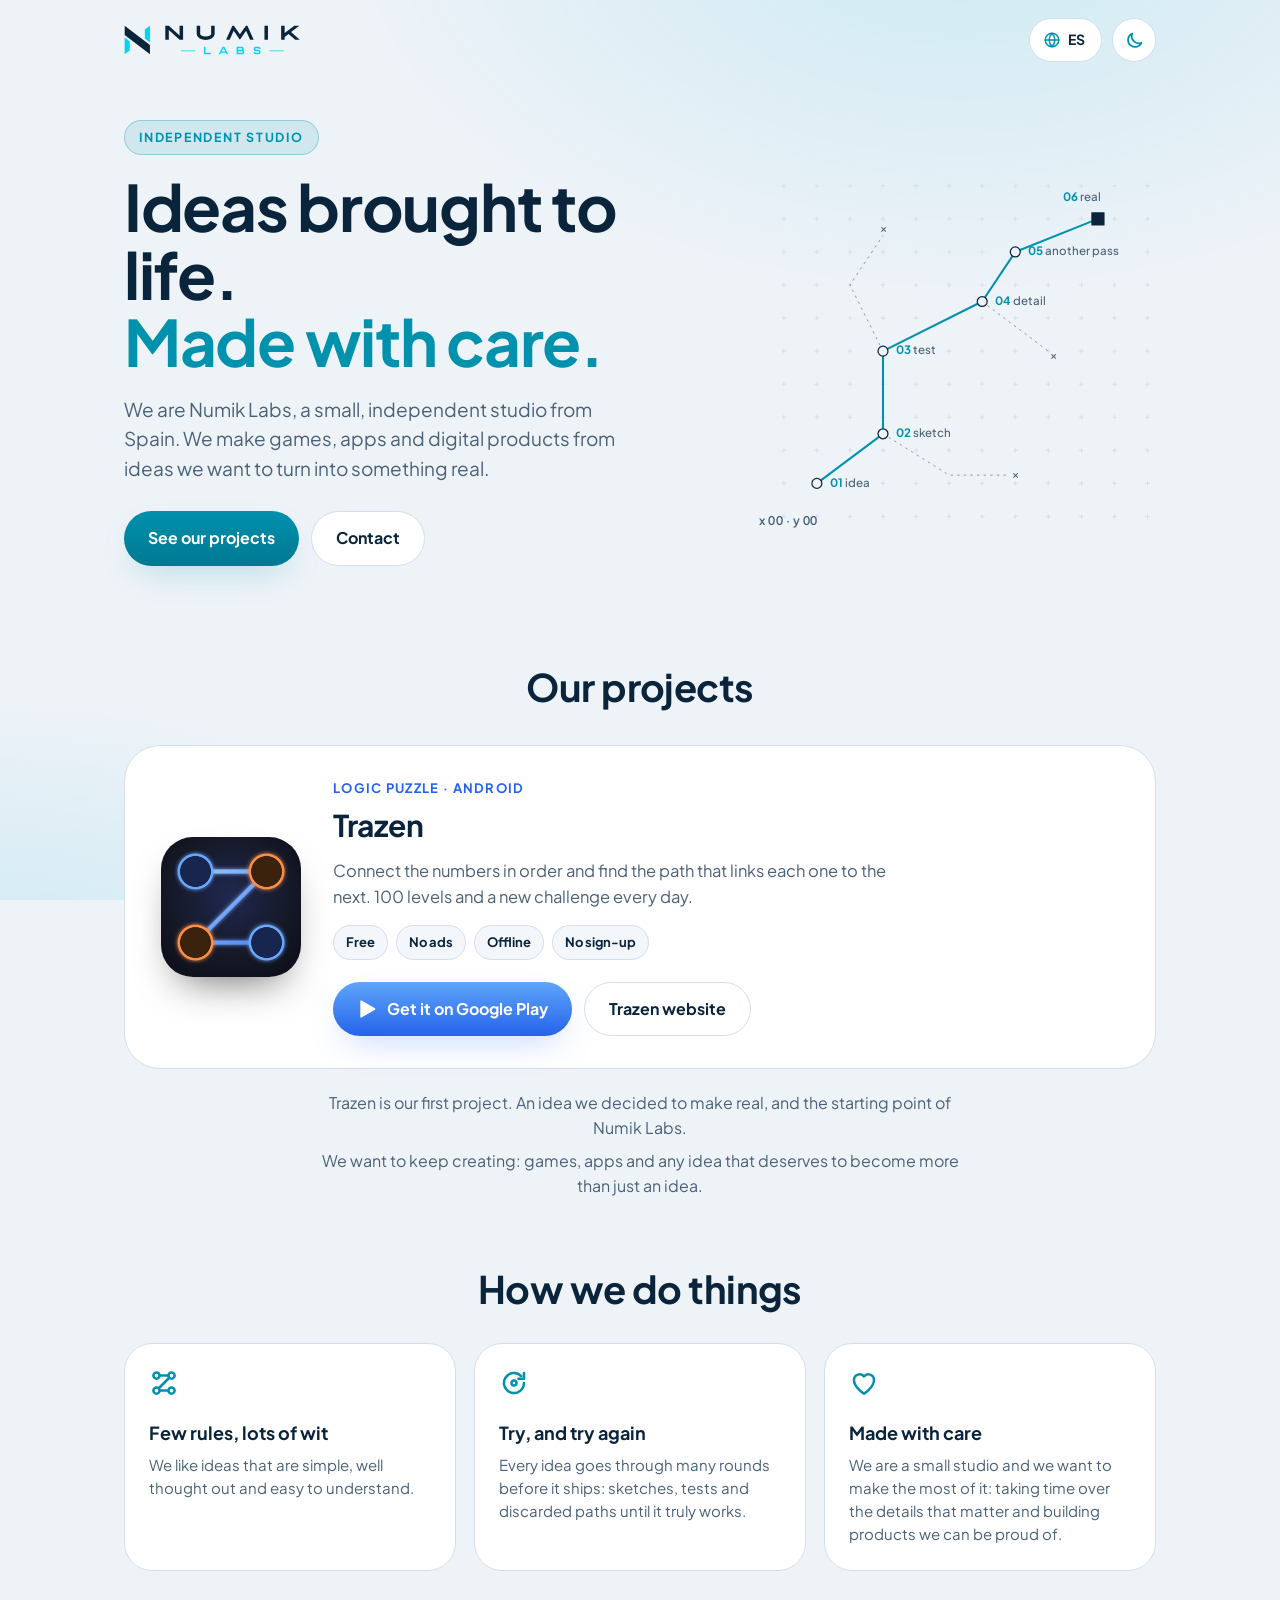
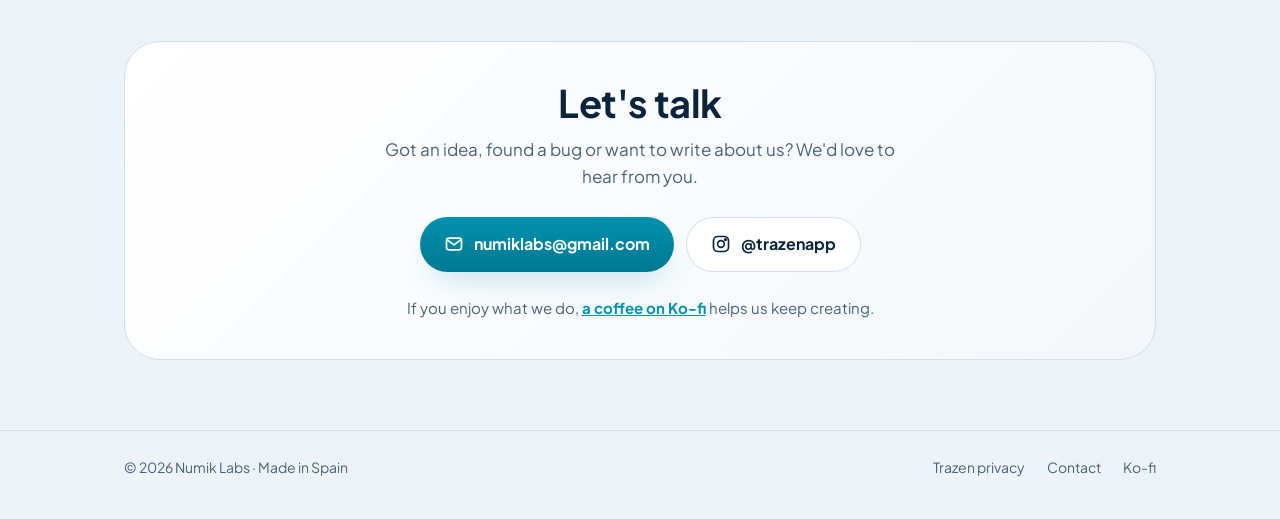
==== en/index.html @ c8ba411b "Portada con el trazado de Numik (de la idea a lo real) en lugar del logo; «Probar y volver a probar»" ====
<!doctype html>
<html lang="en">
<head>
<meta charset="utf-8">
<meta name="viewport" content="width=device-width, initial-scale=1">
<title>Numik Labs — ideas brought to life</title>
<meta name="description" content="Numik Labs is a small, independent studio from Spain. We make games, apps and digital products, like Trazen.">
<meta name="theme-color" content="#071a2b">
<script>
  (function () {
    var t = null;
    try { t = localStorage.getItem('numik-web-tema'); } catch (e) {}
    if (t !== 'light' && t !== 'dark') t = matchMedia('(prefers-color-scheme: light)').matches ? 'light' : 'dark';
    document.documentElement.setAttribute('data-theme', t);
    document.querySelector('meta[name="theme-color"]').setAttribute('content', t === 'light' ? '#eef3f8' : '#071a2b');
  })();
</script>
<link rel="canonical" href="https://numiklabs.github.io/en/">
<meta property="og:type" content="website">
<meta property="og:title" content="Numik Labs — ideas brought to life">
<meta property="og:description" content="A small, independent studio from Spain. Games, apps and digital products, made with care.">
<meta property="og:image" content="https://numiklabs.github.io/img/og-numik-labs.jpg">
<meta property="og:image:width" content="1200">
<meta property="og:image:height" content="630">
<meta property="og:image:alt" content="Numik Labs logo">
<meta name="twitter:card" content="summary_large_image">
<link rel="alternate" hreflang="es" href="https://numiklabs.github.io/">
<link rel="alternate" hreflang="en" href="https://numiklabs.github.io/en/">
<link rel="alternate" hreflang="x-default" href="https://numiklabs.github.io/">
<link rel="icon" href="../img/favicon.svg" type="image/svg+xml">
<link rel="icon" href="../img/favicon-32.png" sizes="32x32" type="image/png">
<link rel="apple-touch-icon" href="../img/apple-touch-icon.png">
<link rel="stylesheet" href="../estilo.css">
</head>
<body>
<div class="wrap">
  <header class="top">
    <a class="marca" href="./" aria-label="Numik Labs, home">
      <img class="tema-oscuro" src="../img/numik-labs-logo-horizontal-dark.svg" alt="Numik Labs" width="802" height="137">
      <img class="tema-claro" src="../img/numik-labs-logo-horizontal-light.svg" alt="Numik Labs" width="802" height="137">
    </a>
    <div class="acciones-top">
      <a class="btn-idioma" href="../" hreflang="es" lang="es" aria-label="Leer en español">
        <svg viewBox="0 0 24 24" aria-hidden="true"><use href="#i-globo"/></svg>ES
      </a>
      <button class="btn-tema" id="btnTema" type="button" aria-label="Switch to light theme" data-claro="Switch to light theme" data-oscuro="Switch to dark theme">
        <svg class="sol" viewBox="0 0 24 24" aria-hidden="true"><use href="#i-sol"/></svg>
        <svg class="luna" viewBox="0 0 24 24" aria-hidden="true"><use href="#i-luna"/></svg>
      </button>
    </div>
  </header>

  <main>
    <div class="hero">
      <div>
        <span class="etiqueta">Independent studio</span>
        <h1>Ideas brought to life.<br><em>Made with care.</em></h1>
        <p class="sub">We are Numik Labs, a small, independent studio from Spain. We make games, apps and digital products from ideas we want to turn into something real.</p>
        <div class="botones">
          <a class="btn btn-primario" href="#juegos">See our projects</a>
          <a class="btn btn-secundario" href="#contacto">Contact</a>
        </div>
      </div>
      <figure class="escena" aria-hidden="true">
        <svg class="trazado" id="trazado" viewBox="0 0 480 440">
          <g class="reticula" id="reticula"></g>
          <path class="descarte" d="M150 330 L230 380 L300 380"/>
          <path class="descarte" d="M150 230 L110 150 L150 90"/>
          <path class="descarte" d="M270 170 L350 230"/>
          <text class="eti" x="306" y="384">×</text><text class="eti" x="146" y="86">×</text><text class="eti" x="352" y="240">×</text>
          <path class="camino" id="camino" d="M70 390 L150 330 L150 230 L270 170 L310 110 L410 70"/>
          <g class="nodo" style="animation-delay:.3s"><circle cx="70" cy="390" r="6"/><text x="86" y="394"><tspan class="num">01</tspan> idea</text></g>
          <g class="nodo" style="animation-delay:.75s"><circle cx="150" cy="330" r="6"/><text x="166" y="334"><tspan class="num">02</tspan> sketch</text></g>
          <g class="nodo" style="animation-delay:1.1s"><circle cx="150" cy="230" r="6"/><text x="166" y="234"><tspan class="num">03</tspan> test</text></g>
          <g class="nodo" style="animation-delay:1.55s"><circle cx="270" cy="170" r="6"/><text x="286" y="174"><tspan class="num">04</tspan> detail</text></g>
          <g class="nodo" style="animation-delay:1.85s"><circle cx="310" cy="110" r="6"/><text x="326" y="114"><tspan class="num">05</tspan> another pass</text></g>
          <g class="nodo real" style="animation-delay:2.3s"><rect x="402" y="62" width="16" height="16"/><text x="368" y="48"><tspan class="num">06</tspan> real</text></g>
        </svg>
        <span class="lectura" id="lectura">x 00 · y 00</span>
      </figure>
    </div>

    <section id="juegos">
      <h2>Our projects</h2>
      <article class="juego">
        <img class="juego-icono" src="../img/trazen-icono.png" alt="Trazen icon" width="256" height="256">
        <div class="juego-txt">
          <p class="juego-tipo">Logic puzzle · Android</p>
          <h3>Trazen</h3>
          <p>Connect the numbers in order and find the path that links each one to the next. 100 levels and a new challenge every day.</p>
          <ul class="pildoras">
            <li>Free</li><li>No ads</li><li>Offline</li><li>No sign-up</li>
          </ul>
          <div class="botones">
            <a class="btn btn-trazen" href="https://play.google.com/store/apps/details?id=com.trazen.app&amp;referrer=utm_source%3Dnumiklabs%26utm_campaign%3Dweb_estudio_en" target="_blank" rel="noopener">
              <svg viewBox="0 0 24 24" aria-hidden="true"><use href="#i-play"/></svg>Get it on Google Play
            </a>
            <a class="btn btn-secundario" href="https://fernandomguez.github.io/Trazen-juego/en/" target="_blank" rel="noopener">Trazen website</a>
          </div>
        </div>
      </article>
      <p class="siguiente">Trazen is our first project. An idea we decided to make real, and the starting point of Numik Labs.</p>
      <p class="siguiente">We want to keep creating: games, apps and any idea that deserves to become more than just an idea.</p>
    </section>

    <section id="estudio">
      <h2>How we do things</h2>
      <div class="rejilla">
        <div class="valor"><svg aria-hidden="true"><use href="#i-pieza"/></svg><h3>Few rules, lots of wit</h3><p>We like ideas that are simple, well thought out and easy to understand.</p></div>
        <div class="valor"><svg aria-hidden="true"><use href="#i-vuelta"/></svg><h3>Try, and try again</h3><p>Every idea goes through many rounds before it ships: sketches, tests and discarded paths until it truly works.</p></div>
        <div class="valor"><svg aria-hidden="true"><use href="#i-mano"/></svg><h3>Made with care</h3><p>We are a small studio and we want to make the most of it: taking time over the details that matter and building products we can be proud of.</p></div>
      </div>
    </section>

    <section id="contacto">
      <div class="contacto">
        <h2>Let's talk</h2>
        <p>Got an idea, found a bug or want to write about us? We'd love to hear from you.</p>
        <div class="botones">
          <a class="btn btn-primario" href="mailto:numiklabs@gmail.com"><svg viewBox="0 0 24 24" aria-hidden="true"><use href="#i-correo"/></svg>numiklabs@gmail.com</a>
          <a class="btn btn-secundario" href="https://www.instagram.com/trazenapp/" target="_blank" rel="noopener"><svg viewBox="0 0 24 24" aria-hidden="true"><use href="#i-insta"/></svg>@trazenapp</a>
        </div>
        <p class="apoyo">If you enjoy what we do, <a href="https://ko-fi.com/numiklabs/" target="_blank" rel="noopener">a coffee on Ko-fi</a> helps us keep creating.</p>
      </div>
    </section>
  </main>
</div>

<footer>
  <div class="wrap">
    <span>© 2026 Numik Labs · Made in Spain</span>
    <nav>
      <a href="https://fernandomguez.github.io/Trazen-juego/en/privacy.html">Trazen privacy</a>
      <a href="mailto:numiklabs@gmail.com">Contact</a>
      <a href="https://ko-fi.com/numiklabs/" target="_blank" rel="noopener">Ko-fi</a>
    </nav>
  </div>
</footer>

<svg width="0" height="0" style="position:absolute" aria-hidden="true">
  <symbol id="i-globo" viewBox="0 0 24 24"><circle cx="12" cy="12" r="9"/><path d="M3 12h18M12 3c2.5 2.6 3.8 5.6 3.8 9s-1.3 6.4-3.8 9c-2.5-2.6-3.8-5.6-3.8-9S9.5 5.6 12 3z"/></symbol>
  <symbol id="i-sol" viewBox="0 0 24 24"><circle cx="12" cy="12" r="4"/><path d="M12 2v3M12 19v3M2 12h3M19 12h3M4.9 4.9l2.1 2.1M17 17l2.1 2.1M4.9 19.1 7 17M17 7l2.1-2.1"/></symbol>
  <symbol id="i-luna" viewBox="0 0 24 24"><path d="M20 14.5A8 8 0 0 1 9.5 4a8 8 0 1 0 10.5 10.5z"/></symbol>
  <symbol id="i-play" viewBox="0 0 24 24"><path fill="currentColor" stroke="none" d="M4 2.6v18.8a1 1 0 0 0 1.5.87l16-9.4a1 1 0 0 0 0-1.74l-16-9.4A1 1 0 0 0 4 2.6z"/></symbol>
  <symbol id="i-correo" viewBox="0 0 24 24"><rect x="3" y="5" width="18" height="14" rx="3"/><path d="m4 7 8 6 8-6"/></symbol>
  <symbol id="i-insta" viewBox="0 0 24 24"><rect x="3" y="3" width="18" height="18" rx="5"/><circle cx="12" cy="12" r="4"/><circle cx="17.3" cy="6.7" r="1" fill="currentColor"/></symbol>
  <symbol id="i-pieza" viewBox="0 0 24 24"><circle cx="6" cy="6" r="2.5"/><circle cx="18" cy="6" r="2.5"/><circle cx="6" cy="18" r="2.5"/><circle cx="18" cy="18" r="2.5"/><path d="M8.5 6h7M16.2 7.8 7.8 16.2M8.5 18h7"/></symbol>
  <symbol id="i-vuelta" viewBox="0 0 24 24"><path d="M20 12a8 8 0 1 1-2.3-5.6"/><path d="M20 4v4.5h-4.5"/><circle cx="12" cy="12" r="2"/></symbol>
  <symbol id="i-mano" viewBox="0 0 24 24"><path d="M12 20.5s-8-4.9-8-11a4.5 4.5 0 0 1 8-2.8 4.5 4.5 0 0 1 8 2.8c0 6.1-8 11-8 11z"/></symbol>
</svg>
<script src="../tema.js"></script>
<script src="../trazado.js"></script>
</body>
</html>
---- estilo.css ----
/* Numik Labs — estilo común de la web (español e inglés). Sin dependencias: fuente auto-hospedada. */
@font-face{font-family:'Plus Jakarta Sans';font-style:normal;font-weight:300 800;font-display:swap;src:url('fonts/plus-jakarta-sans.woff2') format('woff2');}

/* Colores de la marca: marino #0a243c y cian #00d4f3 */
:root{
  color-scheme:dark;
  --bg:#071a2b; --panel:#0d2740; --panel-alt:#0a2136; --line:#1c3b58;
  --ink:#eef4fb; --ink-dim:#93a9bf;
  --cian:#00d4f3; --cian-2:#0aa8c9; --cian-ink:#04202f; --glow:rgba(0,212,243,.32);
  --halo:rgba(0,212,243,.16); --foco:#5fe6fa;
  --trazen-a:#60a5fa; --trazen-b:#2563eb; --trazen-glow:rgba(59,130,246,.45);
  --radius:28px;
}
:root[data-theme="light"]{
  color-scheme:light;
  --bg:#eef3f8; --panel:#ffffff; --panel-alt:#f3f7fb; --line:#d3dee9;
  --ink:#0a243c; --ink-dim:#4a6178;
  --cian:#0091ad; --cian-2:#007891; --cian-ink:#ffffff; --glow:rgba(0,145,173,.28);
  --halo:rgba(0,180,214,.14); --foco:#0091ad;
  --trazen-glow:rgba(59,130,246,.35);
}
*{ box-sizing:border-box; }
html{ scroll-behavior:smooth; }
body{
  margin:0; background:var(--bg); color:var(--ink);
  font-family:'Plus Jakarta Sans',system-ui,-apple-system,'Segoe UI',Roboto,sans-serif;
  line-height:1.55; -webkit-font-smoothing:antialiased; overflow-x:hidden;
}
body::before{
  content:""; position:fixed; inset:0; z-index:-1; pointer-events:none;
  background:radial-gradient(900px 560px at 75% -10%, var(--halo), transparent 70%),
             radial-gradient(700px 420px at 0% 110%, var(--halo), transparent 70%);
}
a{ color:inherit; }
img{ max-width:100%; display:block; }
.wrap{ width:100%; max-width:1080px; margin:0 auto; padding:0 16px; }
@media (min-width:600px){ .wrap{ padding:0 24px; } }

/* Logo según el tema */
.tema-claro, [data-theme="light"] .tema-oscuro{ display:none; }
[data-theme="light"] .tema-claro{ display:block; }

/* Cabecera */
header.top{ display:flex; align-items:center; justify-content:space-between; gap:12px; padding:18px 0; }
.marca img{ height:30px; width:auto; }
.acciones-top{ display:flex; align-items:center; gap:10px; }
.btn-tema, .btn-idioma{ background:var(--panel); border:1px solid var(--line); transition:border-color .2s, transform .2s; }
.btn-tema{ width:44px; height:44px; border-radius:50%; display:grid; place-items:center; padding:0; cursor:pointer; color:var(--cian); }
.btn-tema .luna, [data-theme="light"] .btn-tema .sol{ display:none; }
[data-theme="light"] .btn-tema .luna{ display:block; }
.btn-idioma{
  height:44px; padding:0 15px 0 13px; border-radius:999px; display:inline-flex; align-items:center; gap:7px;
  color:var(--ink); font-weight:700; font-size:14px; letter-spacing:.04em; text-decoration:none;
}
.btn-tema:hover, .btn-idioma:hover{ border-color:var(--cian); transform:translateY(-1px); }
.btn-tema svg, .btn-idioma svg, .btn svg, .valor svg{ fill:none; stroke:currentColor; stroke-width:2; stroke-linecap:round; stroke-linejoin:round; }
.btn-tema svg{ width:21px; height:21px; }
.btn-idioma svg{ width:18px; height:18px; color:var(--cian); }

/* Botones */
.botones{ display:flex; flex-wrap:wrap; gap:12px; margin-top:28px; }
.btn{
  display:inline-flex; align-items:center; justify-content:center; gap:10px; text-decoration:none; font-weight:700; font-size:16px;
  padding:14px 24px; border-radius:999px; transition:transform .2s, box-shadow .2s, border-color .2s;
}
.btn svg{ width:20px; height:20px; flex:none; }
.btn:hover{ transform:translateY(-2px); }
.btn:focus-visible, .btn-tema:focus-visible, .btn-idioma:focus-visible, .marca:focus-visible, footer a:focus-visible, .apoyo a:focus-visible{
  outline:3px solid var(--foco); outline-offset:3px;
}
.btn-primario{ background:linear-gradient(180deg,var(--cian),var(--cian-2)); color:var(--cian-ink); box-shadow:0 14px 34px -12px var(--glow); }
.btn-secundario{ background:var(--panel); color:var(--ink); border:1px solid var(--line); }
.btn-secundario:hover{ border-color:var(--cian); }
.btn-trazen{ background:linear-gradient(180deg,var(--trazen-a),var(--trazen-b)); color:#fff; box-shadow:0 14px 34px -12px var(--trazen-glow); }

/* Hero */
.hero{ display:grid; grid-template-columns:1.2fr .8fr; gap:40px; align-items:center; padding:40px 0 30px; }
.etiqueta{
  display:inline-block; font-size:12.5px; font-weight:700; letter-spacing:.14em; text-transform:uppercase; color:var(--cian);
  background:color-mix(in srgb, var(--cian) 12%, transparent); border:1px solid color-mix(in srgb, var(--cian) 30%, transparent);
  padding:7px 14px; border-radius:999px;
}
h1{ font-size:clamp(36px,6vw,64px); line-height:1.05; letter-spacing:-.02em; margin:18px 0 0; font-weight:700; }
h1 em{ font-style:normal; color:var(--cian); }
.sub{ font-size:clamp(17px,2.2vw,19px); color:var(--ink-dim); max-width:520px; margin:20px 0 0; }
/* El trazado de Numik: retícula, caminos descartados y una línea que va de la idea a lo real */
.escena{ position:relative; margin:0; }
.trazado{ width:100%; height:auto; display:block; overflow:visible; }
.reticula line{ stroke:var(--line); stroke-width:1; }
.descarte{ fill:none; stroke:var(--ink-dim); stroke-width:1.2; stroke-dasharray:3 5; opacity:.6; }
.camino{ fill:none; stroke:var(--cian); stroke-width:2.5; stroke-linejoin:round; stroke-linecap:round; }
.nodo circle{ fill:var(--bg); stroke:var(--ink); stroke-width:1.5; }
.nodo.real rect{ fill:var(--ink); }
.nodo text, .eti{ font:500 14px 'Plus Jakarta Sans',system-ui,sans-serif; fill:var(--ink-dim); }
.nodo .num{ fill:var(--cian); font-weight:700; }
.nodo{ transition:transform .5s cubic-bezier(.2,.7,.2,1); }
.js .camino{ stroke-dasharray:var(--largo); stroke-dashoffset:var(--largo); animation:traza 2.2s .3s cubic-bezier(.6,0,.2,1) forwards; }
.js .nodo{ opacity:0; animation:aparece .4s forwards; }
@keyframes traza{ to{ stroke-dashoffset:0; } }
@keyframes aparece{ to{ opacity:1; } }
.lectura{ position:absolute; left:0; bottom:-6px; font-size:12px; font-weight:600; letter-spacing:.04em; color:var(--ink-dim); font-variant-numeric:tabular-nums; }

/* Secciones */
section{ padding:70px 0 0; }
h2{ font-size:clamp(26px,4vw,38px); line-height:1.12; letter-spacing:-.015em; margin:0; font-weight:700; text-align:center; }
h3{ margin:0; }

/* Juego */
.juego{
  margin-top:36px; display:grid; grid-template-columns:auto 1fr; gap:32px; align-items:center;
  background:var(--panel); border:1px solid var(--line); border-radius:36px; padding:32px 36px;
}
.juego-icono{ width:140px; height:140px; border-radius:32px; box-shadow:0 20px 40px -18px rgba(0,0,0,.6); }
.juego-tipo{ margin:0; font-size:13px; font-weight:700; letter-spacing:.1em; text-transform:uppercase; color:var(--trazen-a); }
[data-theme="light"] .juego-tipo{ color:var(--trazen-b); }
.juego h3{ font-size:30px; letter-spacing:-.01em; margin-top:4px; }
.juego-txt > p:not(.juego-tipo){ margin:10px 0 0; color:var(--ink-dim); font-size:16.5px; max-width:560px; }
.juego .botones{ margin-top:22px; }
.pildoras{ list-style:none; padding:0; margin:16px 0 0; display:flex; flex-wrap:wrap; gap:8px; }
.pildoras li{ font-size:13px; font-weight:700; padding:6px 12px; border-radius:999px; background:var(--panel-alt); border:1px solid var(--line); }
.siguiente{ text-align:center; color:var(--ink-dim); margin:22px auto 0; max-width:640px; }
.siguiente + .siguiente{ margin-top:8px; }

/* Valores */
.rejilla{ display:grid; grid-template-columns:repeat(3,1fr); gap:18px; margin-top:32px; }
.valor{ background:var(--panel); border:1px solid var(--line); border-radius:var(--radius); padding:24px; }
.valor svg{ width:30px; height:30px; color:var(--cian); }
.valor h3{ font-size:18px; margin-top:14px; }
.valor p{ margin:6px 0 0; color:var(--ink-dim); font-size:15px; }

/* Contacto */
.contacto{
  text-align:center; background:linear-gradient(135deg,var(--panel),var(--panel-alt)); border:1px solid var(--line);
  border-radius:36px; padding:40px 24px;
}
.contacto > p{ color:var(--ink-dim); max-width:520px; margin:12px auto 0; font-size:17px; }
.contacto .botones{ justify-content:center; }
.contacto .apoyo{ margin-top:24px; font-size:15px; }
.apoyo a{ color:var(--cian); font-weight:700; }

footer{ margin-top:70px; border-top:1px solid var(--line); padding:26px 0 40px; color:var(--ink-dim); font-size:14px; }
footer .wrap{ display:flex; flex-wrap:wrap; justify-content:space-between; gap:12px 24px; }
footer nav{ display:flex; gap:22px; flex-wrap:wrap; }
footer a{ text-decoration:none; }
footer a:hover{ color:var(--ink); text-decoration:underline; }

@media (max-width:820px){
  .hero{ grid-template-columns:1fr; text-align:center; padding-top:16px; }
  .hero .sub{ margin-left:auto; margin-right:auto; }
  .hero .botones{ justify-content:center; }
  .escena{ order:-1; max-width:420px; margin:0 auto 8px; width:100%; }
  .juego{ grid-template-columns:1fr; justify-items:center; text-align:center; padding:28px 20px; }
  .juego .botones, .pildoras{ justify-content:center; }
  .rejilla{ grid-template-columns:1fr; }
}
@media (max-width:480px){
  .marca img{ height:24px; }
  .btn{ width:100%; }
}
@media (prefers-reduced-motion:reduce){
  html{ scroll-behavior:auto; }
  .js .camino{ animation:none; stroke-dashoffset:0; }
  .js .nodo{ animation:none; opacity:1; }
  .nodo{ transition:none; }
}
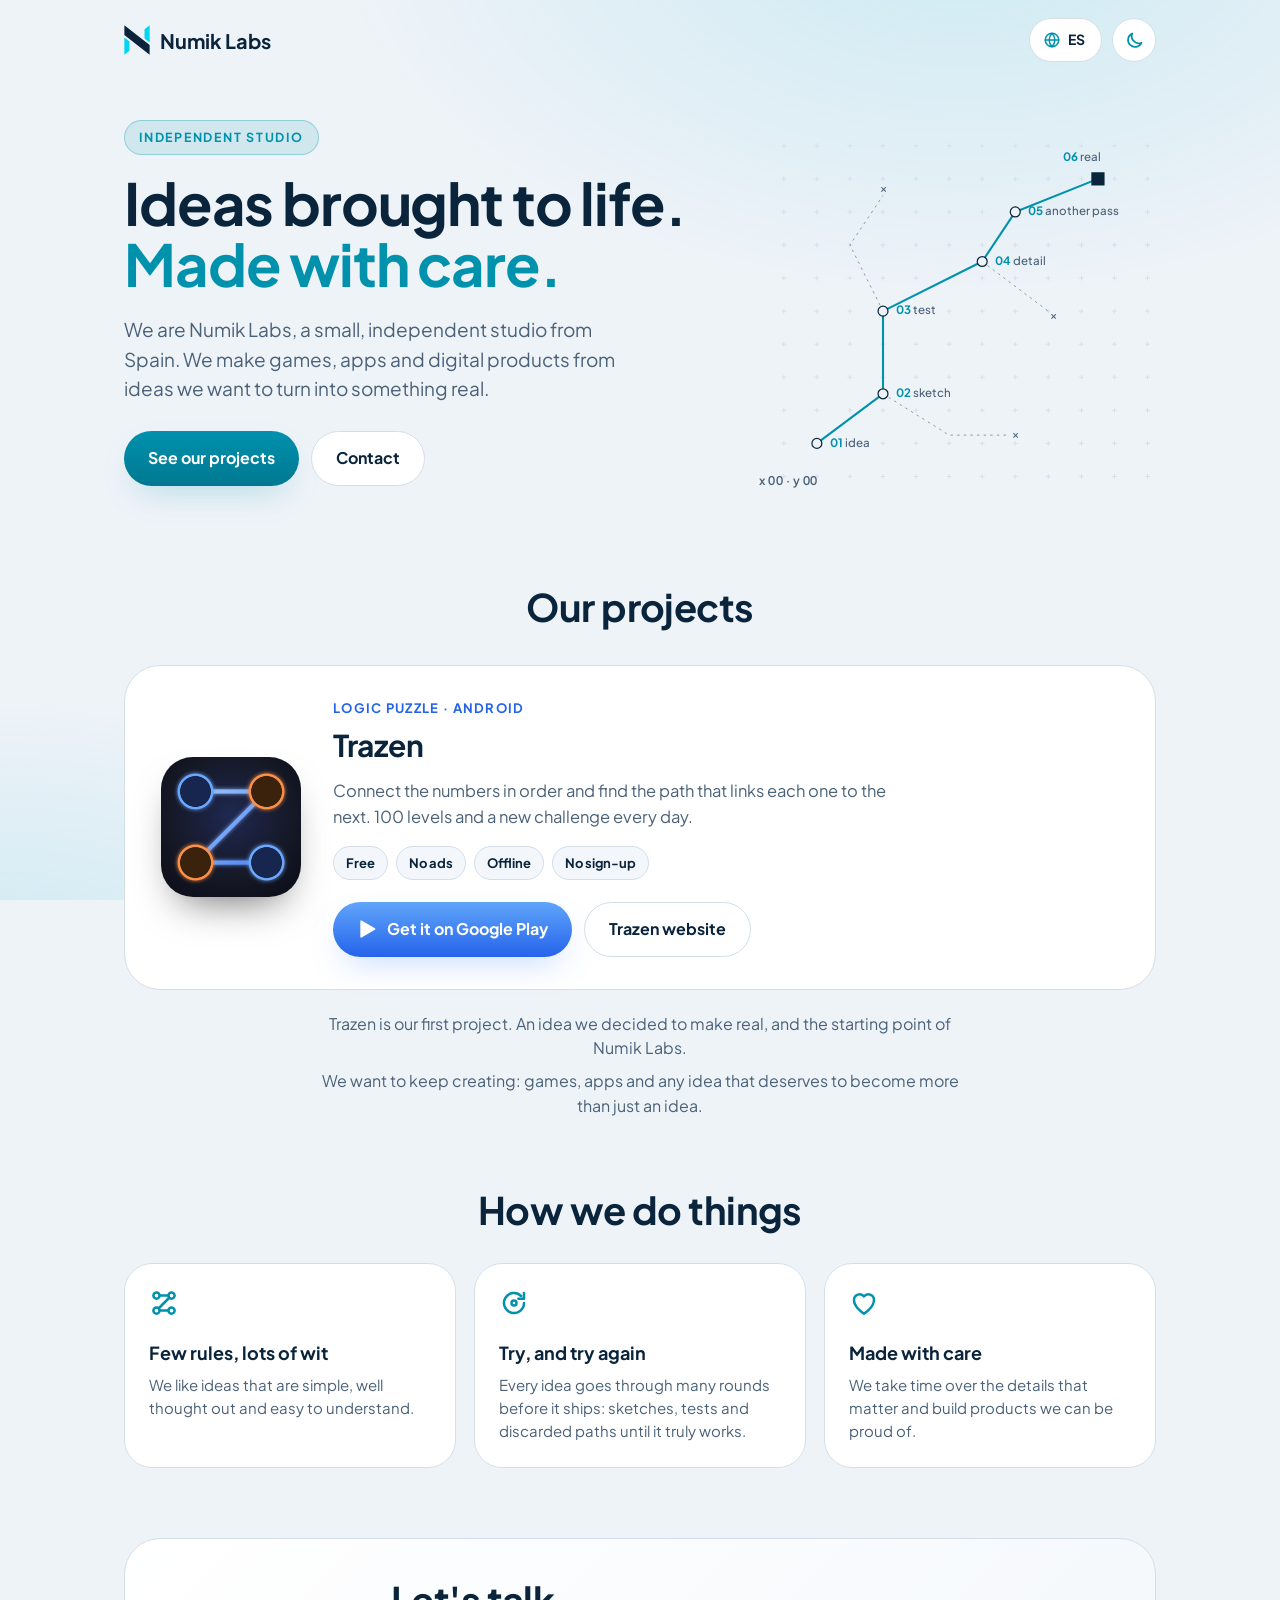
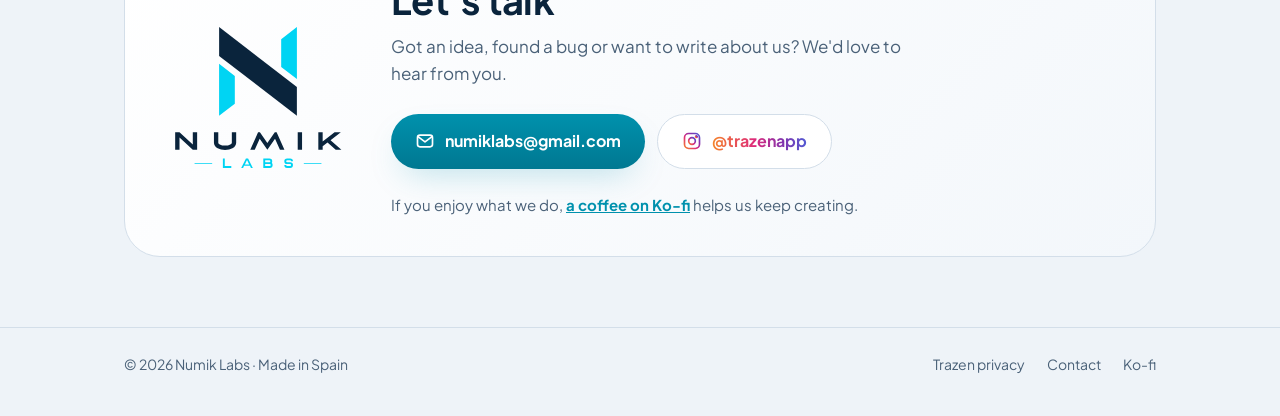
==== commit e6881551: "Retoques: cabecera con la N y «Numik Labs», logo en Hablemos, Instagram con sus colores, titular sin" ====
--- a/en/index.html
+++ b/en/index.html
@@ -36,8 +36,9 @@
 <div class="wrap">
   <header class="top">
     <a class="marca" href="./" aria-label="Numik Labs, home">
-      <img class="tema-oscuro" src="../img/numik-labs-logo-horizontal-dark.svg" alt="Numik Labs" width="802" height="137">
-      <img class="tema-claro" src="../img/numik-labs-logo-horizontal-light.svg" alt="Numik Labs" width="802" height="137">
+      <img class="tema-oscuro" src="../img/numik-labs-mark-dark.svg" alt="" width="295" height="334">
+      <img class="tema-claro" src="../img/numik-labs-mark-light.svg" alt="" width="295" height="334">
+      <span>Numik Labs</span>
     </a>
     <div class="acciones-top">
       <a class="btn-idioma" href="../" hreflang="es" lang="es" aria-label="Leer en español">
@@ -54,7 +55,7 @@
     <div class="hero">
       <div>
         <span class="etiqueta">Independent studio</span>
-        <h1>Ideas brought to life.<br><em>Made with care.</em></h1>
+        <h1><span class="linea">Ideas brought to life.</span> <em>Made with care.</em></h1>
         <p class="sub">We are Numik Labs, a small, independent studio from Spain. We make games, apps and digital products from ideas we want to turn into something real.</p>
         <div class="botones">
           <a class="btn btn-primario" href="#juegos">See our projects</a>
@@ -108,19 +109,25 @@
       <div class="rejilla">
         <div class="valor"><svg aria-hidden="true"><use href="#i-pieza"/></svg><h3>Few rules, lots of wit</h3><p>We like ideas that are simple, well thought out and easy to understand.</p></div>
         <div class="valor"><svg aria-hidden="true"><use href="#i-vuelta"/></svg><h3>Try, and try again</h3><p>Every idea goes through many rounds before it ships: sketches, tests and discarded paths until it truly works.</p></div>
-        <div class="valor"><svg aria-hidden="true"><use href="#i-mano"/></svg><h3>Made with care</h3><p>We are a small studio and we want to make the most of it: taking time over the details that matter and building products we can be proud of.</p></div>
+        <div class="valor"><svg aria-hidden="true"><use href="#i-mano"/></svg><h3>Made with care</h3><p>We take time over the details that matter and build products we can be proud of.</p></div>
       </div>
     </section>
 
     <section id="contacto">
       <div class="contacto">
+        <div class="contacto-logo" aria-hidden="true">
+          <img class="tema-oscuro" src="../img/numik-labs-logo-dark.svg" alt="" width="627" height="526">
+          <img class="tema-claro" src="../img/numik-labs-logo-light.svg" alt="" width="627" height="526">
+        </div>
+        <div class="contacto-cuerpo">
         <h2>Let's talk</h2>
         <p>Got an idea, found a bug or want to write about us? We'd love to hear from you.</p>
         <div class="botones">
           <a class="btn btn-primario" href="mailto:numiklabs@gmail.com"><svg viewBox="0 0 24 24" aria-hidden="true"><use href="#i-correo"/></svg>numiklabs@gmail.com</a>
-          <a class="btn btn-secundario" href="https://www.instagram.com/trazenapp/" target="_blank" rel="noopener"><svg viewBox="0 0 24 24" aria-hidden="true"><use href="#i-insta"/></svg>@trazenapp</a>
+          <a class="btn btn-secundario btn-insta" href="https://www.instagram.com/trazenapp/" target="_blank" rel="noopener"><svg viewBox="0 0 24 24" aria-hidden="true"><use href="#i-insta"/></svg><span>@trazenapp</span></a>
         </div>
         <p class="apoyo">If you enjoy what we do, <a href="https://ko-fi.com/numiklabs/" target="_blank" rel="noopener">a coffee on Ko-fi</a> helps us keep creating.</p>
+        </div>
       </div>
     </section>
   </main>
@@ -143,6 +150,7 @@
   <symbol id="i-luna" viewBox="0 0 24 24"><path d="M20 14.5A8 8 0 0 1 9.5 4a8 8 0 1 0 10.5 10.5z"/></symbol>
   <symbol id="i-play" viewBox="0 0 24 24"><path fill="currentColor" stroke="none" d="M4 2.6v18.8a1 1 0 0 0 1.5.87l16-9.4a1 1 0 0 0 0-1.74l-16-9.4A1 1 0 0 0 4 2.6z"/></symbol>
   <symbol id="i-correo" viewBox="0 0 24 24"><rect x="3" y="5" width="18" height="14" rx="3"/><path d="m4 7 8 6 8-6"/></symbol>
+  <linearGradient id="igGrad" x1="0" y1="1" x2="1" y2="0"><stop offset="0" stop-color="#f58529"/><stop offset=".4" stop-color="#dd2a7b"/><stop offset=".72" stop-color="#8134af"/><stop offset="1" stop-color="#515bd4"/></linearGradient>
   <symbol id="i-insta" viewBox="0 0 24 24"><rect x="3" y="3" width="18" height="18" rx="5"/><circle cx="12" cy="12" r="4"/><circle cx="17.3" cy="6.7" r="1" fill="currentColor"/></symbol>
   <symbol id="i-pieza" viewBox="0 0 24 24"><circle cx="6" cy="6" r="2.5"/><circle cx="18" cy="6" r="2.5"/><circle cx="6" cy="18" r="2.5"/><circle cx="18" cy="18" r="2.5"/><path d="M8.5 6h7M16.2 7.8 7.8 16.2M8.5 18h7"/></symbol>
   <symbol id="i-vuelta" viewBox="0 0 24 24"><path d="M20 12a8 8 0 1 1-2.3-5.6"/><path d="M20 4v4.5h-4.5"/><circle cx="12" cy="12" r="2"/></symbol>
--- a/estilo.css
+++ b/estilo.css
@@ -42,6 +42,7 @@
 
 /* Cabecera */
 header.top{ display:flex; align-items:center; justify-content:space-between; gap:12px; padding:18px 0; }
+.marca{ display:flex; align-items:center; gap:10px; text-decoration:none; font-weight:700; font-size:20px; letter-spacing:-.01em; }
 .marca img{ height:30px; width:auto; }
 .acciones-top{ display:flex; align-items:center; gap:10px; }
 .btn-tema, .btn-idioma{ background:var(--panel); border:1px solid var(--line); transition:border-color .2s, transform .2s; }
@@ -80,8 +81,9 @@
   background:color-mix(in srgb, var(--cian) 12%, transparent); border:1px solid color-mix(in srgb, var(--cian) 30%, transparent);
   padding:7px 14px; border-radius:999px;
 }
-h1{ font-size:clamp(36px,6vw,64px); line-height:1.05; letter-spacing:-.02em; margin:18px 0 0; font-weight:700; }
-h1 em{ font-style:normal; color:var(--cian); }
+h1{ font-size:clamp(34px,5.2vw,58px); text-wrap:balance; line-height:1.05; letter-spacing:-.02em; margin:18px 0 0; font-weight:700; }
+h1 em{ display:block; font-style:normal; color:var(--cian); }
+@media (min-width:600px){ h1 .linea{ white-space:nowrap; } }
 .sub{ font-size:clamp(17px,2.2vw,19px); color:var(--ink-dim); max-width:520px; margin:20px 0 0; }
 /* El trazado de Numik: retícula, caminos descartados y una línea que va de la idea a lo real */
 .escena{ position:relative; margin:0; }
@@ -133,8 +135,13 @@
   text-align:center; background:linear-gradient(135deg,var(--panel),var(--panel-alt)); border:1px solid var(--line);
   border-radius:36px; padding:40px 24px;
 }
-.contacto > p{ color:var(--ink-dim); max-width:520px; margin:12px auto 0; font-size:17px; }
-.contacto .botones{ justify-content:center; }
+.contacto{ display:grid; grid-template-columns:auto 1fr; gap:24px 48px; align-items:center; text-align:left; padding:40px 48px; }
+.contacto-logo img{ width:170px; height:auto; }
+.contacto h2{ text-align:left; }
+.contacto-cuerpo > p{ color:var(--ink-dim); max-width:520px; margin:12px 0 0; font-size:17px; }
+.contacto .botones{ justify-content:flex-start; }
+.btn-insta svg{ stroke:url(#igGrad); }
+.btn-insta span{ background:linear-gradient(90deg,#f58529,#dd2a7b 45%,#8134af 75%,#515bd4); -webkit-background-clip:text; background-clip:text; color:transparent; }
 .contacto .apoyo{ margin-top:24px; font-size:15px; }
 .apoyo a{ color:var(--cian); font-weight:700; }
 
@@ -152,6 +159,9 @@
   .juego{ grid-template-columns:1fr; justify-items:center; text-align:center; padding:28px 20px; }
   .juego .botones, .pildoras{ justify-content:center; }
   .rejilla{ grid-template-columns:1fr; }
+  .contacto{ grid-template-columns:1fr; justify-items:center; text-align:center; padding:36px 22px; }
+  .contacto h2{ text-align:center; } .contacto-cuerpo > p{ margin-left:auto; margin-right:auto; } .contacto .botones{ justify-content:center; }
+  .contacto-logo img{ width:130px; }
 }
 @media (max-width:480px){
   .marca img{ height:24px; }
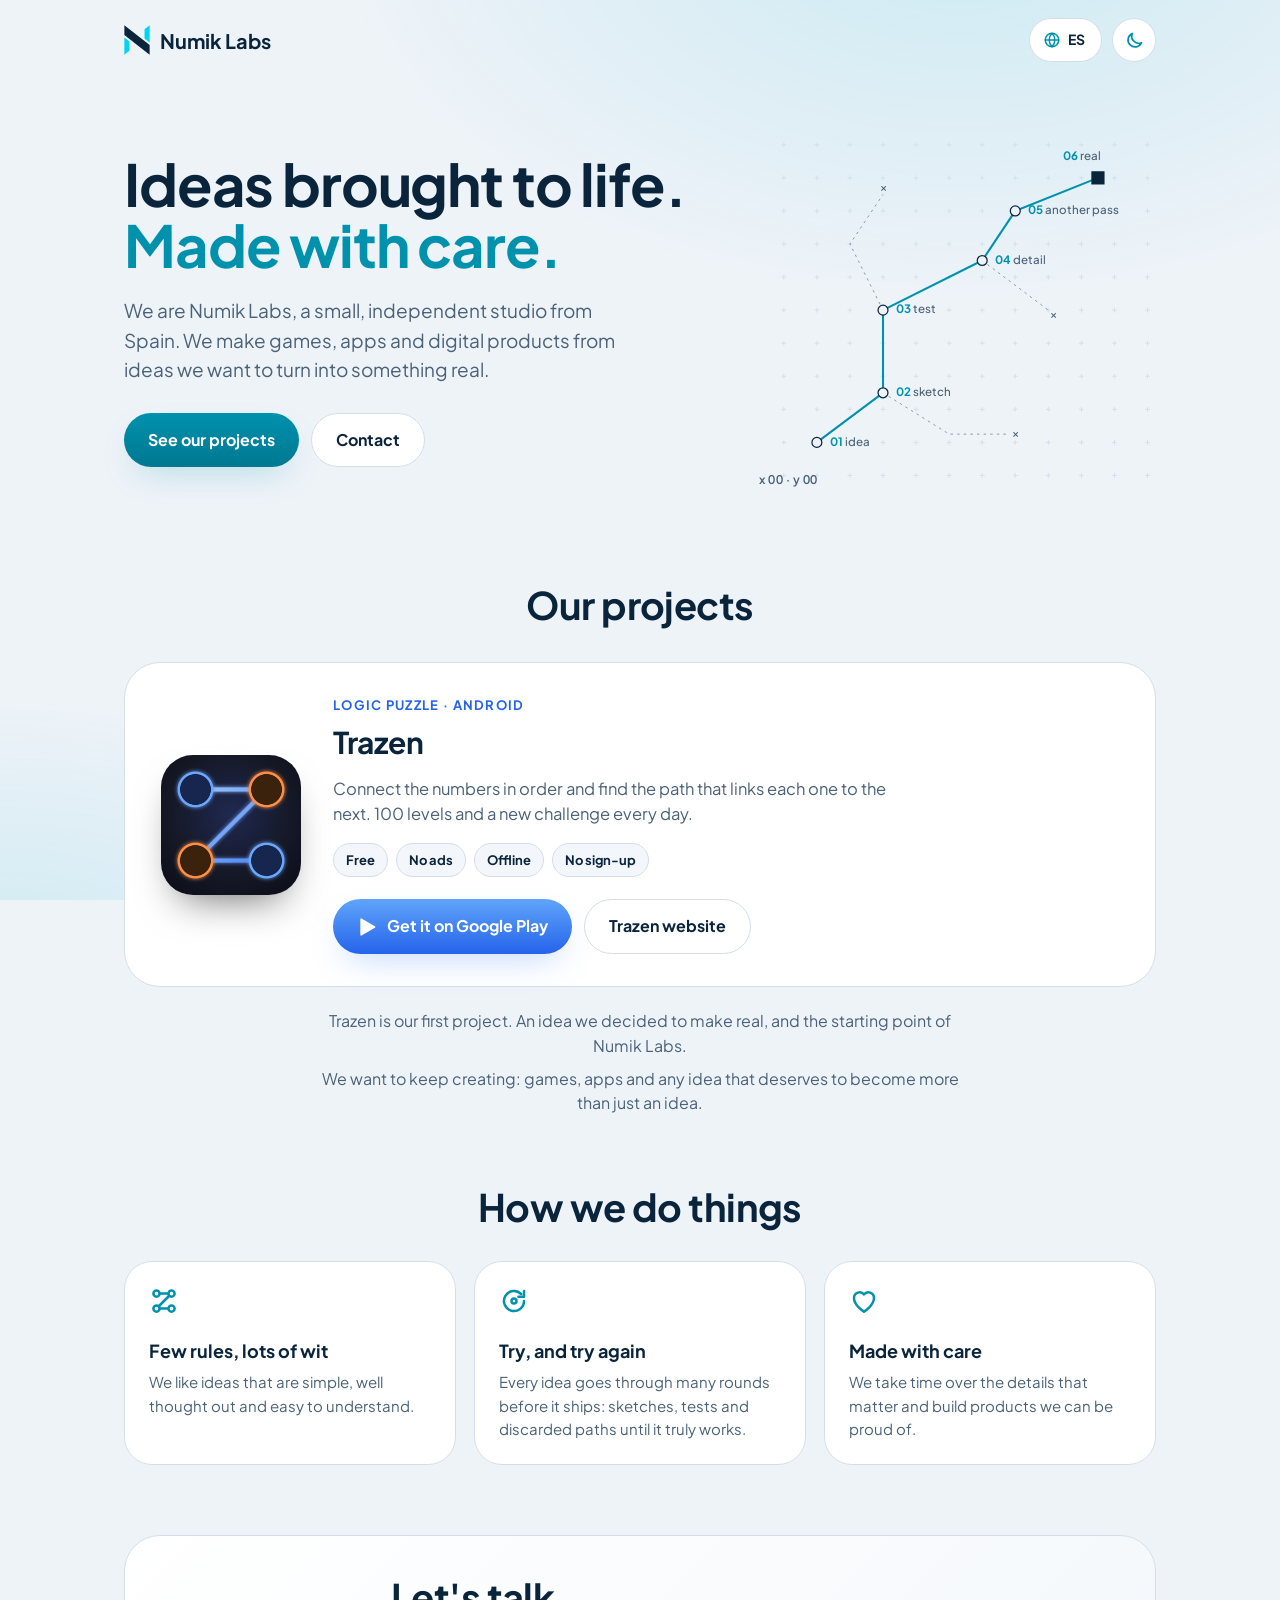
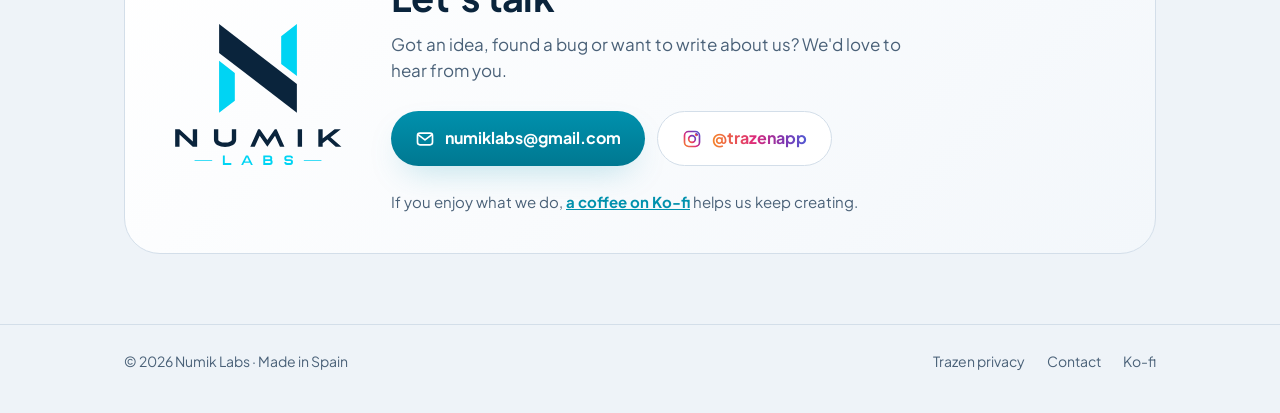
==== commit e6b14fd5: "Portada: sin píldora; en móvil, título, gráfico y texto" ====
--- a/en/index.html
+++ b/en/index.html
@@ -54,7 +54,6 @@
   <main>
     <div class="hero">
       <div>
-        <span class="etiqueta">Independent studio</span>
         <h1><span class="linea">Ideas brought to life.</span> <em>Made with care.</em></h1>
         <p class="sub">We are Numik Labs, a small, independent studio from Spain. We make games, apps and digital products from ideas we want to turn into something real.</p>
         <div class="botones">
@@ -96,7 +95,7 @@
             <a class="btn btn-trazen" href="https://play.google.com/store/apps/details?id=com.trazen.app&amp;referrer=utm_source%3Dnumiklabs%26utm_campaign%3Dweb_estudio_en" target="_blank" rel="noopener">
               <svg viewBox="0 0 24 24" aria-hidden="true"><use href="#i-play"/></svg>Get it on Google Play
             </a>
-            <a class="btn btn-secundario" href="https://fernandomguez.github.io/Trazen-juego/en/" target="_blank" rel="noopener">Trazen website</a>
+            <a class="btn btn-secundario" href="../trazen/en/">Trazen website</a>
           </div>
         </div>
       </article>
@@ -137,7 +136,7 @@
   <div class="wrap">
     <span>© 2026 Numik Labs · Made in Spain</span>
     <nav>
-      <a href="https://fernandomguez.github.io/Trazen-juego/en/privacy.html">Trazen privacy</a>
+      <a href="../trazen/en/privacy.html">Trazen privacy</a>
       <a href="mailto:numiklabs@gmail.com">Contact</a>
       <a href="https://ko-fi.com/numiklabs/" target="_blank" rel="noopener">Ko-fi</a>
     </nav>
--- a/estilo.css
+++ b/estilo.css
@@ -155,7 +155,13 @@
   .hero{ grid-template-columns:1fr; text-align:center; padding-top:16px; }
   .hero .sub{ margin-left:auto; margin-right:auto; }
   .hero .botones{ justify-content:center; }
-  .escena{ order:-1; max-width:420px; margin:0 auto 8px; width:100%; }
+  /* En móvil: título, gráfico y texto (el bloque de texto se deshace para intercalar el gráfico) */
+  .hero{ row-gap:22px; }
+  .hero > div:first-child{ display:contents; }
+  .hero h1{ order:1; }
+  .escena{ order:2; max-width:420px; margin:0 auto; width:100%; }
+  .hero .sub{ order:3; margin-top:0; }
+  .hero .botones{ order:4; margin-top:0; }
   .juego{ grid-template-columns:1fr; justify-items:center; text-align:center; padding:28px 20px; }
   .juego .botones, .pildoras{ justify-content:center; }
   .rejilla{ grid-template-columns:1fr; }
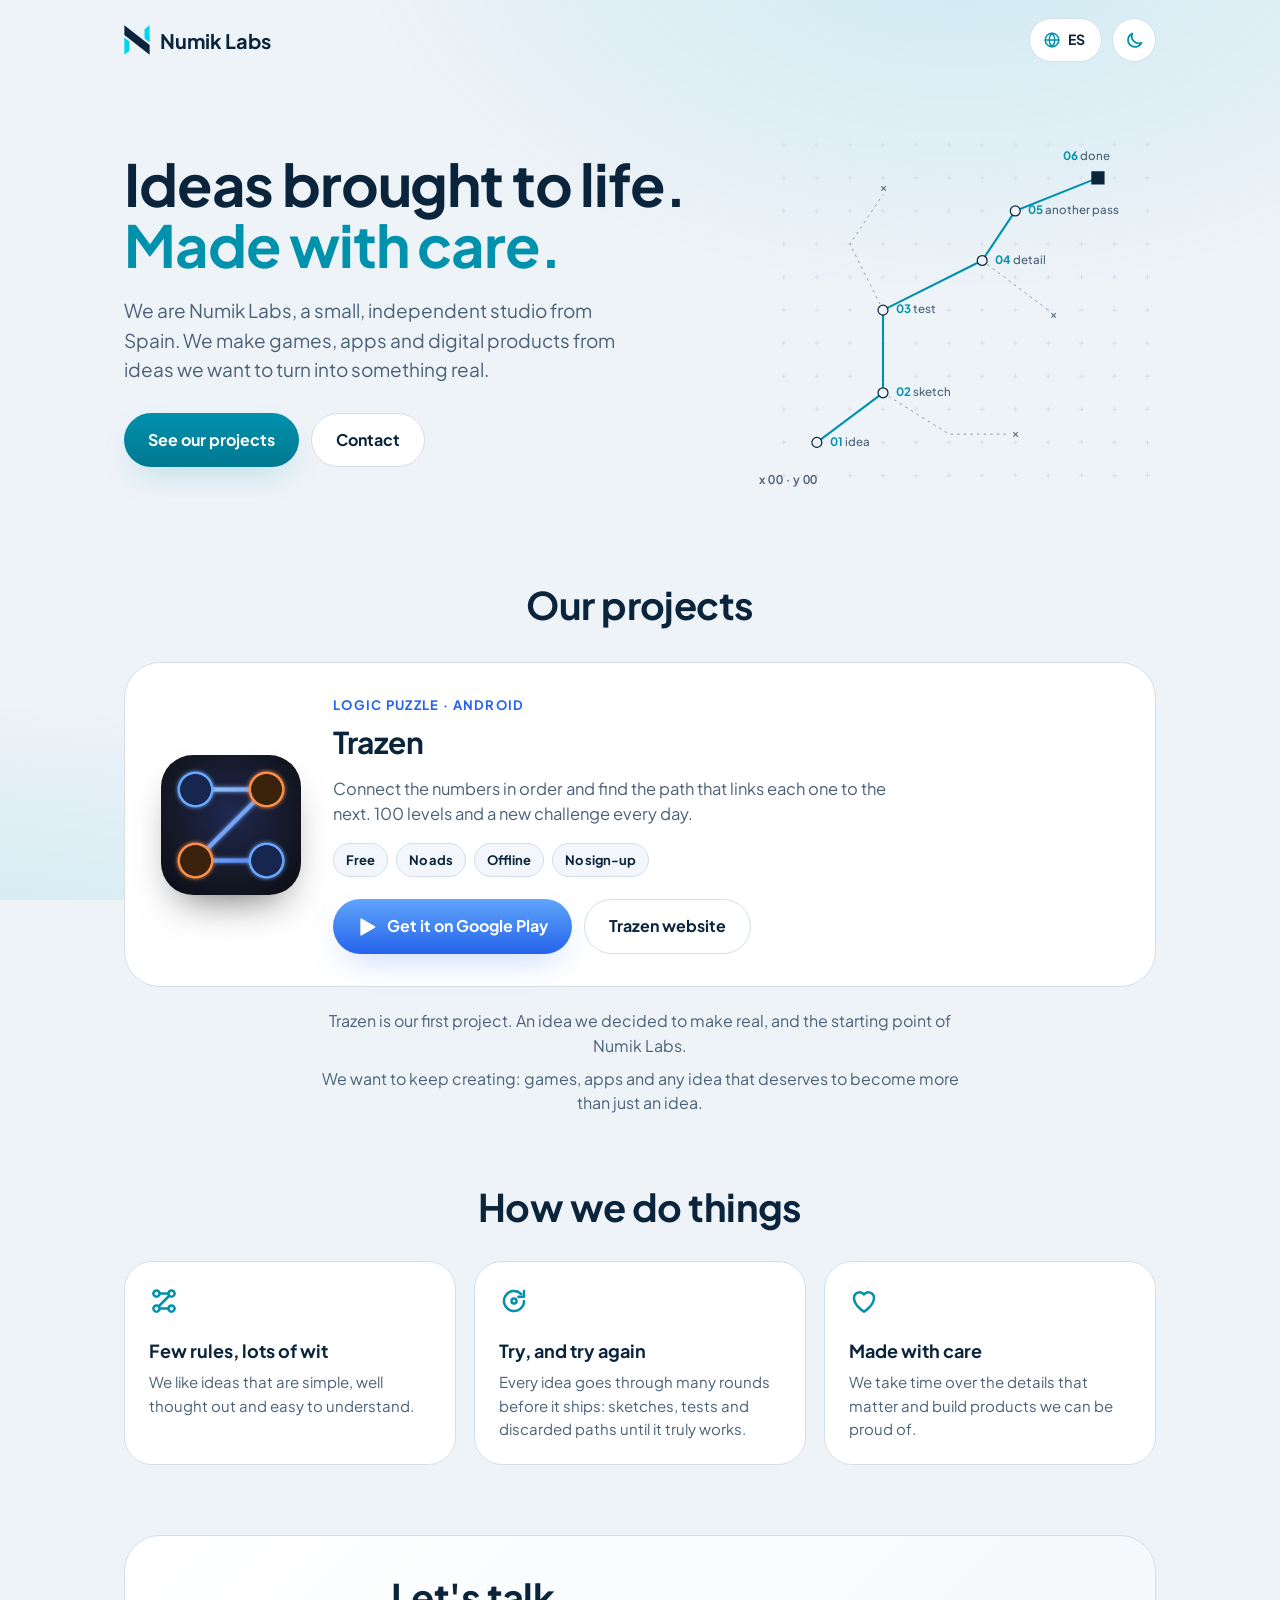
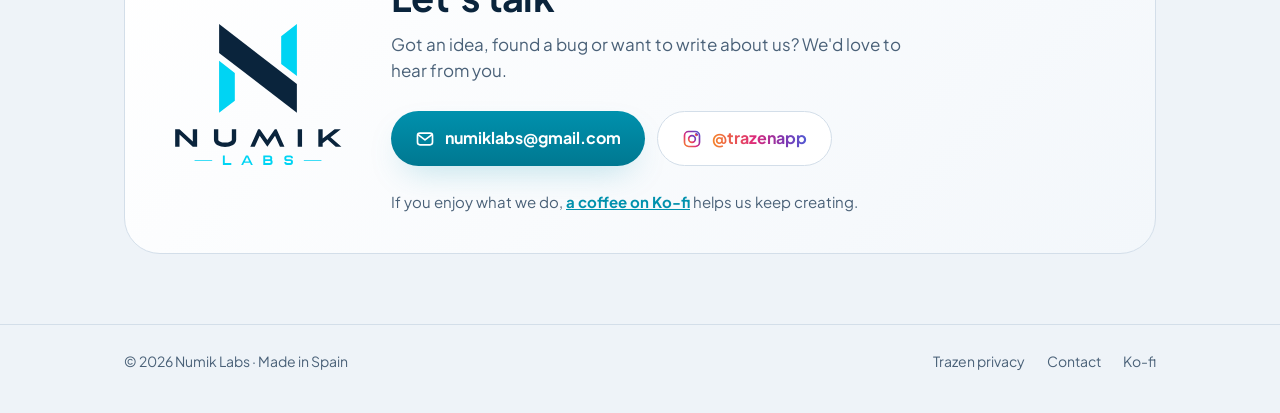
==== commit b2d2de79: "Trazado: «06 real» pasa a «06 hecho» (en inglés, «06 done») Co-Authored-By: Claude Opus 5.5 <noreply" ====
--- a/en/index.html
+++ b/en/index.html
@@ -74,7 +74,7 @@
           <g class="nodo" style="animation-delay:1.1s"><circle cx="150" cy="230" r="6"/><text x="166" y="234"><tspan class="num">03</tspan> test</text></g>
           <g class="nodo" style="animation-delay:1.55s"><circle cx="270" cy="170" r="6"/><text x="286" y="174"><tspan class="num">04</tspan> detail</text></g>
           <g class="nodo" style="animation-delay:1.85s"><circle cx="310" cy="110" r="6"/><text x="326" y="114"><tspan class="num">05</tspan> another pass</text></g>
-          <g class="nodo real" style="animation-delay:2.3s"><rect x="402" y="62" width="16" height="16"/><text x="368" y="48"><tspan class="num">06</tspan> real</text></g>
+          <g class="nodo real" style="animation-delay:2.3s"><rect x="402" y="62" width="16" height="16"/><text x="368" y="48"><tspan class="num">06</tspan> done</text></g>
         </svg>
         <span class="lectura" id="lectura">x 00 · y 00</span>
       </figure>
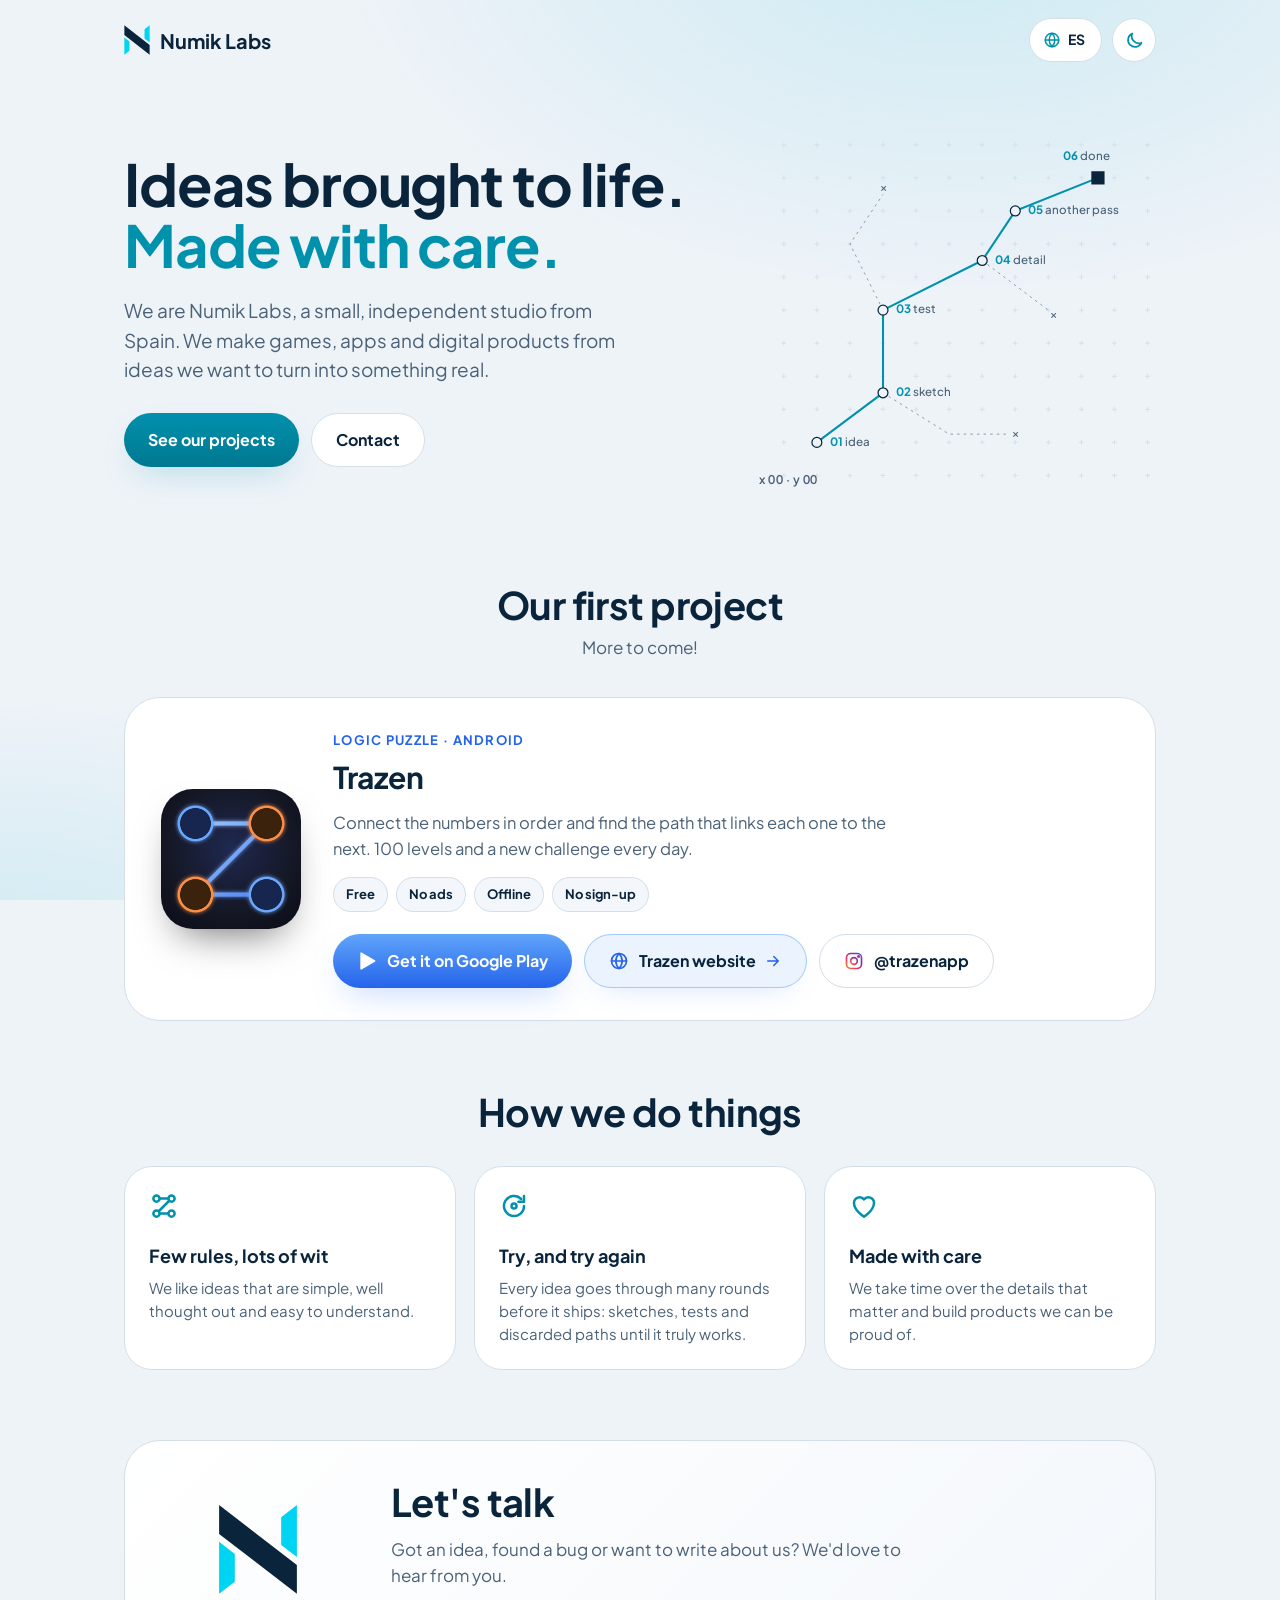
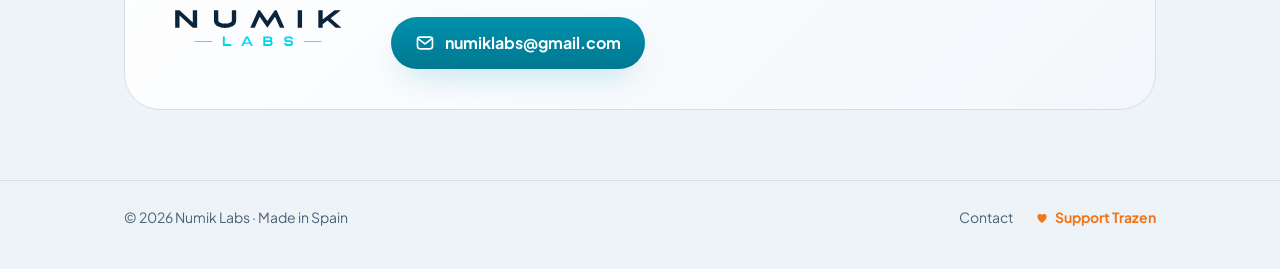
==== commit a312b588: "Portada: Instagram y «Web de Trazen» renovados en la tarjeta de Trazen, «Nuestro primer proyecto» y " ====
--- a/en/index.html
+++ b/en/index.html
@@ -81,7 +81,8 @@
     </div>
 
     <section id="juegos">
-      <h2>Our projects</h2>
+      <h2>Our first project</h2>
+      <p class="subtitulo">More to come!</p>
       <article class="juego">
         <img class="juego-icono" src="../img/trazen-icono.png" alt="Trazen icon" width="256" height="256">
         <div class="juego-txt">
@@ -95,12 +96,11 @@
             <a class="btn btn-trazen" href="https://play.google.com/store/apps/details?id=com.trazen.app&amp;referrer=utm_source%3Dnumiklabs%26utm_campaign%3Dweb_estudio_en" target="_blank" rel="noopener">
               <svg viewBox="0 0 24 24" aria-hidden="true"><use href="#i-play"/></svg>Get it on Google Play
             </a>
-            <a class="btn btn-secundario" href="../trazen/en/">Trazen website</a>
+            <a class="btn btn-trazen-web" href="../trazen/en/"><svg viewBox="0 0 24 24" aria-hidden="true"><use href="#i-globo"/></svg>Trazen website<svg class="flecha" viewBox="0 0 24 24" aria-hidden="true"><use href="#i-flecha"/></svg></a>
+            <a class="btn btn-secundario btn-insta" href="https://www.instagram.com/trazenapp/" target="_blank" rel="noopener"><svg viewBox="0 0 24 24" aria-hidden="true"><use href="#i-insta"/></svg>@trazenapp</a>
           </div>
         </div>
       </article>
-      <p class="siguiente">Trazen is our first project. An idea we decided to make real, and the starting point of Numik Labs.</p>
-      <p class="siguiente">We want to keep creating: games, apps and any idea that deserves to become more than just an idea.</p>
     </section>
 
     <section id="estudio">
@@ -123,9 +123,7 @@
         <p>Got an idea, found a bug or want to write about us? We'd love to hear from you.</p>
         <div class="botones">
           <a class="btn btn-primario" href="mailto:numiklabs@gmail.com"><svg viewBox="0 0 24 24" aria-hidden="true"><use href="#i-correo"/></svg>numiklabs@gmail.com</a>
-          <a class="btn btn-secundario btn-insta" href="https://www.instagram.com/trazenapp/" target="_blank" rel="noopener"><svg viewBox="0 0 24 24" aria-hidden="true"><use href="#i-insta"/></svg><span>@trazenapp</span></a>
         </div>
-        <p class="apoyo">If you enjoy what we do, <a href="https://ko-fi.com/numiklabs/" target="_blank" rel="noopener">a coffee on Ko-fi</a> helps us keep creating.</p>
         </div>
       </div>
     </section>
@@ -136,9 +134,8 @@
   <div class="wrap">
     <span>© 2026 Numik Labs · Made in Spain</span>
     <nav>
-      <a href="../trazen/en/privacy.html">Trazen privacy</a>
       <a href="mailto:numiklabs@gmail.com">Contact</a>
-      <a href="https://ko-fi.com/numiklabs/" target="_blank" rel="noopener">Ko-fi</a>
+      <a class="apoyo-pie" href="https://ko-fi.com/numiklabs/" target="_blank" rel="noopener"><svg viewBox="0 0 24 24" aria-hidden="true"><use href="#i-mano"/></svg>Support Trazen</a>
     </nav>
   </div>
 </footer>
@@ -148,6 +145,7 @@
   <symbol id="i-sol" viewBox="0 0 24 24"><circle cx="12" cy="12" r="4"/><path d="M12 2v3M12 19v3M2 12h3M19 12h3M4.9 4.9l2.1 2.1M17 17l2.1 2.1M4.9 19.1 7 17M17 7l2.1-2.1"/></symbol>
   <symbol id="i-luna" viewBox="0 0 24 24"><path d="M20 14.5A8 8 0 0 1 9.5 4a8 8 0 1 0 10.5 10.5z"/></symbol>
   <symbol id="i-play" viewBox="0 0 24 24"><path fill="currentColor" stroke="none" d="M4 2.6v18.8a1 1 0 0 0 1.5.87l16-9.4a1 1 0 0 0 0-1.74l-16-9.4A1 1 0 0 0 4 2.6z"/></symbol>
+  <symbol id="i-flecha" viewBox="0 0 24 24"><path d="M5 12h14M13 6l6 6-6 6"/></symbol>
   <symbol id="i-correo" viewBox="0 0 24 24"><rect x="3" y="5" width="18" height="14" rx="3"/><path d="m4 7 8 6 8-6"/></symbol>
   <linearGradient id="igGrad" x1="0" y1="1" x2="1" y2="0"><stop offset="0" stop-color="#f58529"/><stop offset=".4" stop-color="#dd2a7b"/><stop offset=".72" stop-color="#8134af"/><stop offset="1" stop-color="#515bd4"/></linearGradient>
   <symbol id="i-insta" viewBox="0 0 24 24"><rect x="3" y="3" width="18" height="18" rx="5"/><circle cx="12" cy="12" r="4"/><circle cx="17.3" cy="6.7" r="1" fill="currentColor"/></symbol>
--- a/estilo.css
+++ b/estilo.css
@@ -66,13 +66,23 @@
 }
 .btn svg{ width:20px; height:20px; flex:none; }
 .btn:hover{ transform:translateY(-2px); }
-.btn:focus-visible, .btn-tema:focus-visible, .btn-idioma:focus-visible, .marca:focus-visible, footer a:focus-visible, .apoyo a:focus-visible{
+.btn:focus-visible, .btn-tema:focus-visible, .btn-idioma:focus-visible, .marca:focus-visible, footer a:focus-visible{
   outline:3px solid var(--foco); outline-offset:3px;
 }
 .btn-primario{ background:linear-gradient(180deg,var(--cian),var(--cian-2)); color:var(--cian-ink); box-shadow:0 14px 34px -12px var(--glow); }
 .btn-secundario{ background:var(--panel); color:var(--ink); border:1px solid var(--line); }
 .btn-secundario:hover{ border-color:var(--cian); }
 .btn-trazen{ background:linear-gradient(180deg,var(--trazen-a),var(--trazen-b)); color:#fff; box-shadow:0 14px 34px -12px var(--trazen-glow); }
+/* Web de Trazen: compañero del de Google Play, teñido del azul de Trazen, con globo y flecha que avanza */
+.btn-trazen-web{
+  background:color-mix(in srgb, var(--trazen-a) 13%, var(--panel)); color:var(--ink);
+  border:1px solid color-mix(in srgb, var(--trazen-a) 50%, transparent); box-shadow:0 12px 30px -18px var(--trazen-glow);
+}
+.btn-trazen-web svg{ color:var(--trazen-a); }
+[data-theme="light"] .btn-trazen-web svg{ color:var(--trazen-b); }
+.btn-trazen-web .flecha{ width:18px; height:18px; margin-left:-2px; transition:transform .2s; }
+.btn-trazen-web:hover{ border-color:var(--trazen-a); box-shadow:0 14px 34px -12px var(--trazen-glow); }
+.btn-trazen-web:hover .flecha{ transform:translateX(3px); }
 
 /* Hero */
 .hero{ display:grid; grid-template-columns:1.2fr .8fr; gap:40px; align-items:center; padding:40px 0 30px; }
@@ -106,6 +116,7 @@
 section{ padding:70px 0 0; }
 h2{ font-size:clamp(26px,4vw,38px); line-height:1.12; letter-spacing:-.015em; margin:0; font-weight:700; text-align:center; }
 h3{ margin:0; }
+.subtitulo{ text-align:center; color:var(--ink-dim); margin:8px 0 0; font-size:17px; }
 
 /* Juego */
 .juego{
@@ -120,8 +131,6 @@
 .juego .botones{ margin-top:22px; }
 .pildoras{ list-style:none; padding:0; margin:16px 0 0; display:flex; flex-wrap:wrap; gap:8px; }
 .pildoras li{ font-size:13px; font-weight:700; padding:6px 12px; border-radius:999px; background:var(--panel-alt); border:1px solid var(--line); }
-.siguiente{ text-align:center; color:var(--ink-dim); margin:22px auto 0; max-width:640px; }
-.siguiente + .siguiente{ margin-top:8px; }
 
 /* Valores */
 .rejilla{ display:grid; grid-template-columns:repeat(3,1fr); gap:18px; margin-top:32px; }
@@ -141,15 +150,16 @@
 .contacto-cuerpo > p{ color:var(--ink-dim); max-width:520px; margin:12px 0 0; font-size:17px; }
 .contacto .botones{ justify-content:flex-start; }
 .btn-insta svg{ stroke:url(#igGrad); }
-.btn-insta span{ background:linear-gradient(90deg,#f58529,#dd2a7b 45%,#8134af 75%,#515bd4); -webkit-background-clip:text; background-clip:text; color:transparent; }
-.contacto .apoyo{ margin-top:24px; font-size:15px; }
-.apoyo a{ color:var(--cian); font-weight:700; }
 
 footer{ margin-top:70px; border-top:1px solid var(--line); padding:26px 0 40px; color:var(--ink-dim); font-size:14px; }
 footer .wrap{ display:flex; flex-wrap:wrap; justify-content:space-between; gap:12px 24px; }
 footer nav{ display:flex; gap:22px; flex-wrap:wrap; }
 footer a{ text-decoration:none; }
 footer a:hover{ color:var(--ink); text-decoration:underline; }
+/* Apoyo (Ko-fi): solo en el pie, discreto y en el naranja cálido de «Apoya a Trazen» de la app */
+footer a.apoyo-pie{ display:inline-flex; align-items:center; gap:6px; color:#ff8f45; font-weight:700; }
+[data-theme="light"] footer a.apoyo-pie{ color:#f0761a; }
+footer .apoyo-pie svg{ width:14px; height:14px; fill:currentColor; stroke:none; }
 
 @media (max-width:820px){
   .hero{ grid-template-columns:1fr; text-align:center; padding-top:16px; }
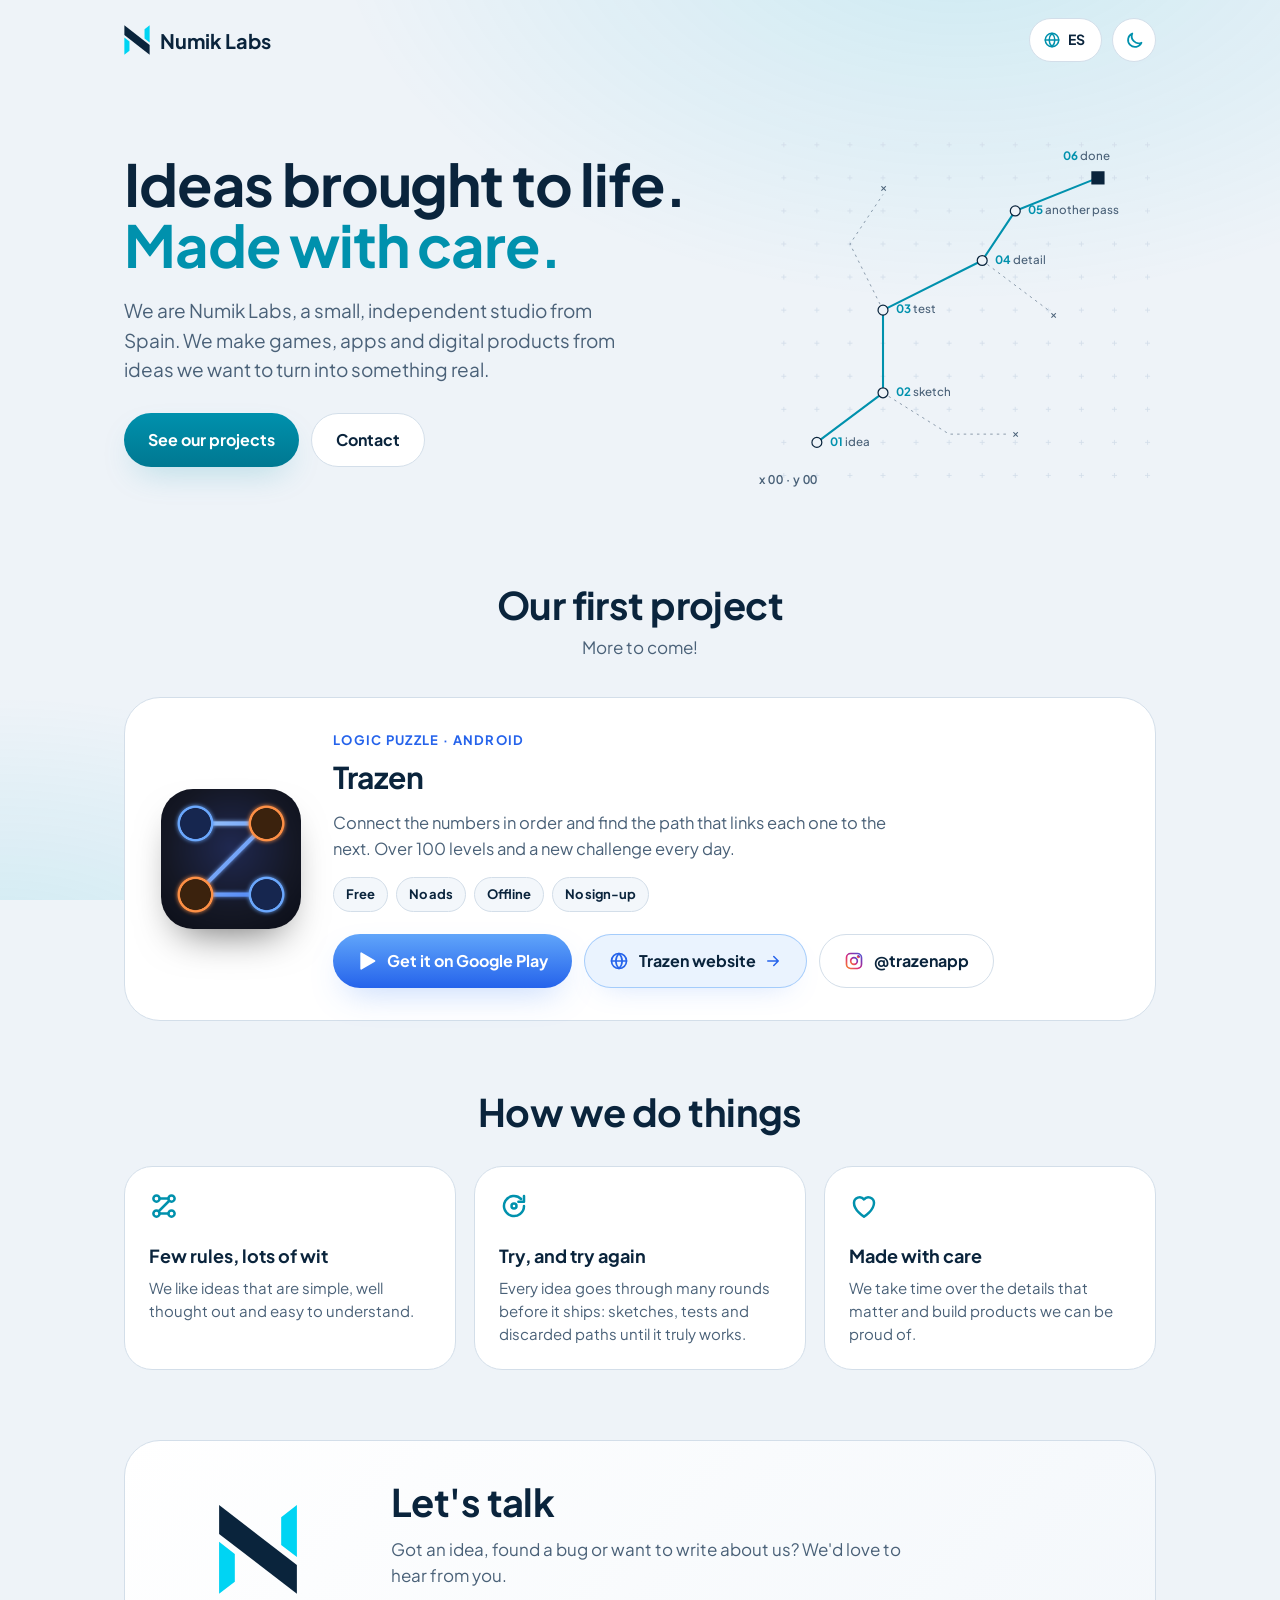
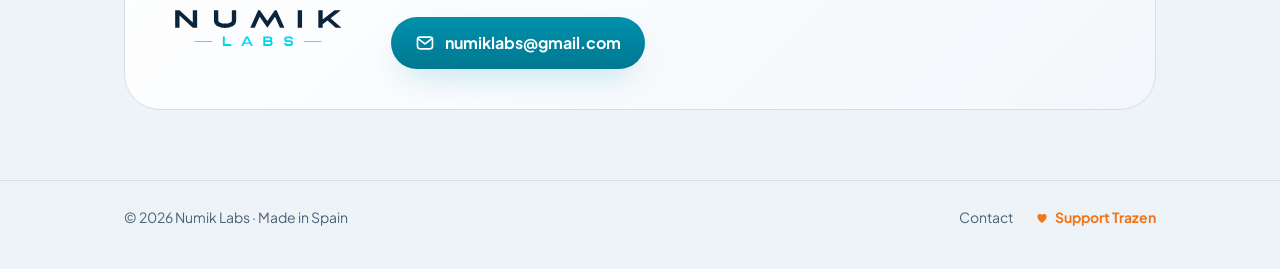
==== commit f6f6ad02: "Numik Labs: Trazen con más de 100 niveles (ES/EN) Co-Authored-By: Claude Sonnet 5.5 <noreply@anthrop" ====
--- a/en/index.html
+++ b/en/index.html
@@ -14,6 +14,20 @@
     document.documentElement.setAttribute('data-theme', t);
     document.querySelector('meta[name="theme-color"]').setAttribute('content', t === 'light' ? '#eef3f8' : '#071a2b');
   })();
+</script>
+<script type="application/ld+json">
+{
+  "@context": "https://schema.org",
+  "@type": "Organization",
+  "name": "Numik Labs",
+  "url": "https://numiklabs.github.io/en/",
+  "logo": "https://numiklabs.github.io/img/numik-labs-logo-dark.svg",
+  "email": "numiklabs@gmail.com",
+  "description": "Small independent studio from Spain. Games, apps and digital products.",
+  "sameAs": [
+    "https://www.instagram.com/trazenapp/"
+  ]
+}
 </script>
 <link rel="canonical" href="https://numiklabs.github.io/en/">
 <meta property="og:type" content="website">
@@ -88,7 +102,7 @@
         <div class="juego-txt">
           <p class="juego-tipo">Logic puzzle · Android</p>
           <h3>Trazen</h3>
-          <p>Connect the numbers in order and find the path that links each one to the next. 100 levels and a new challenge every day.</p>
+          <p>Connect the numbers in order and find the path that links each one to the next. Over 100 levels and a new challenge every day.</p>
           <ul class="pildoras">
             <li>Free</li><li>No ads</li><li>Offline</li><li>No sign-up</li>
           </ul>
